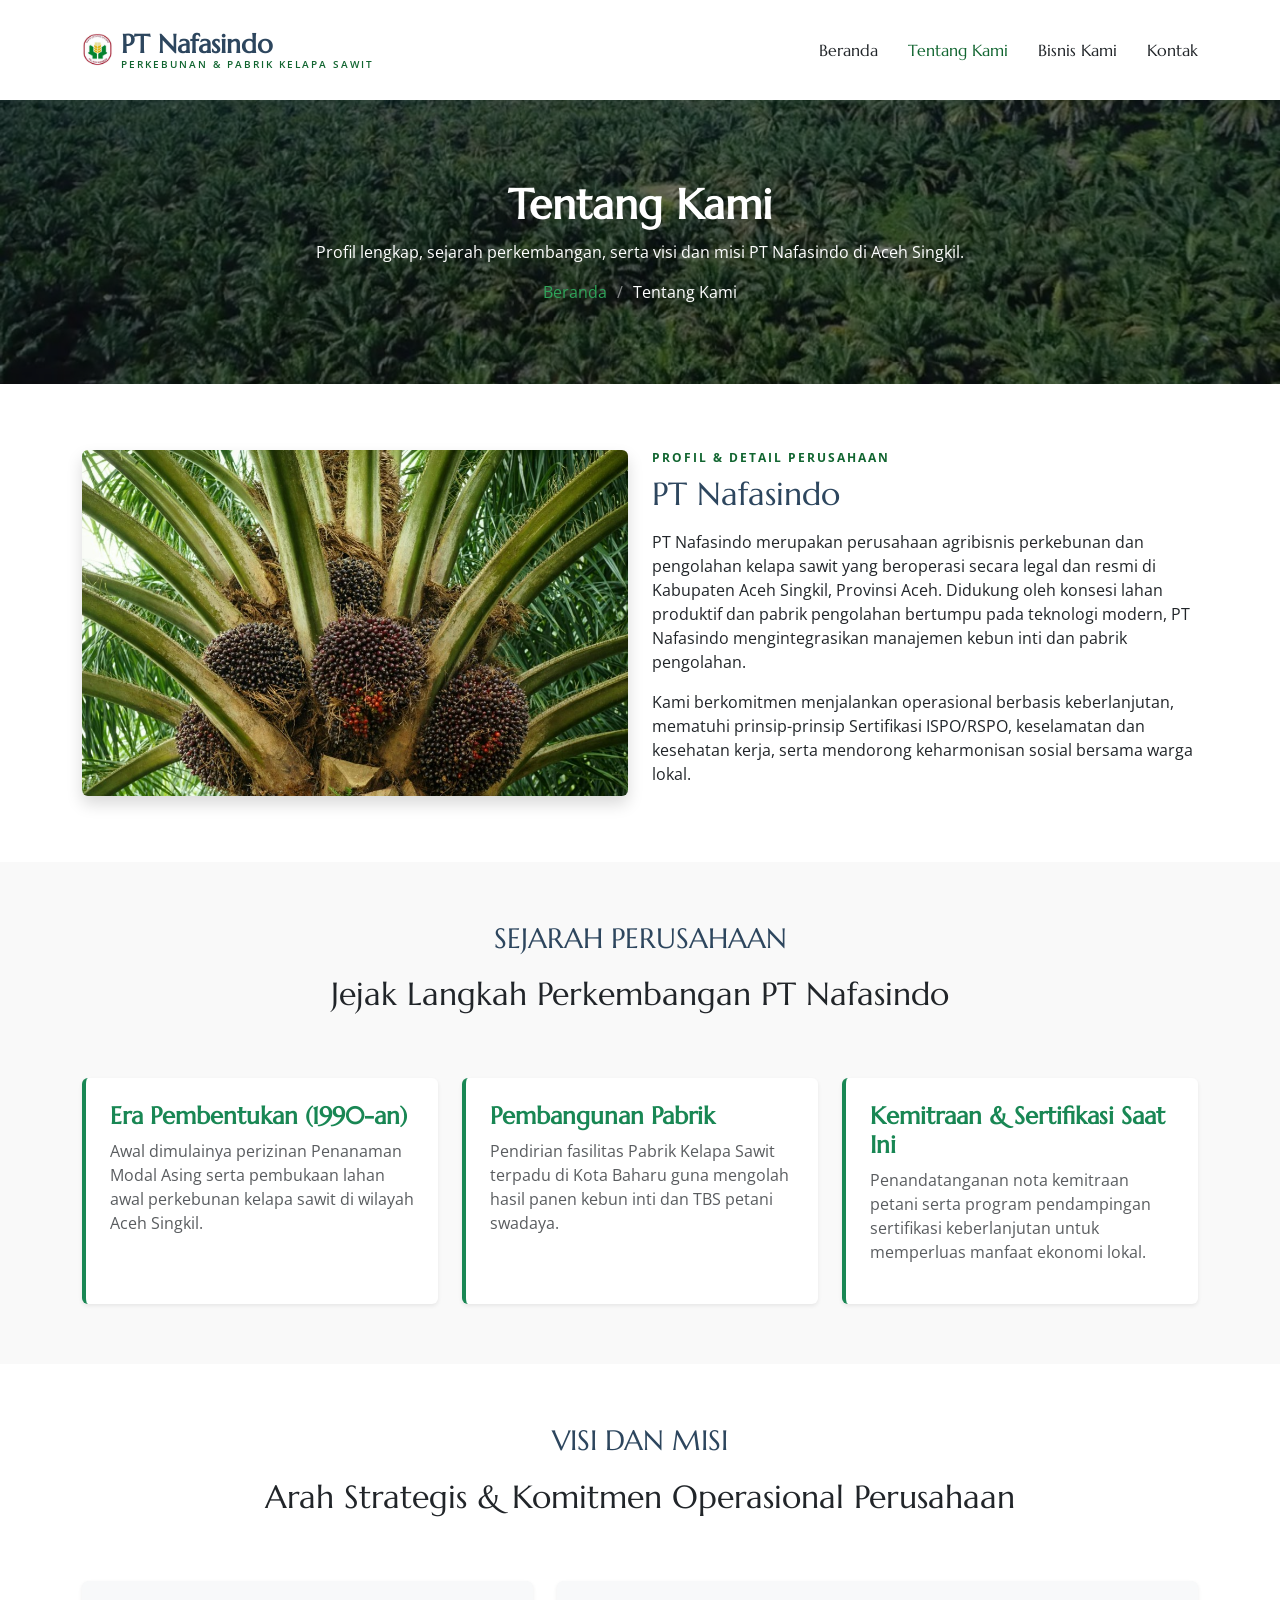
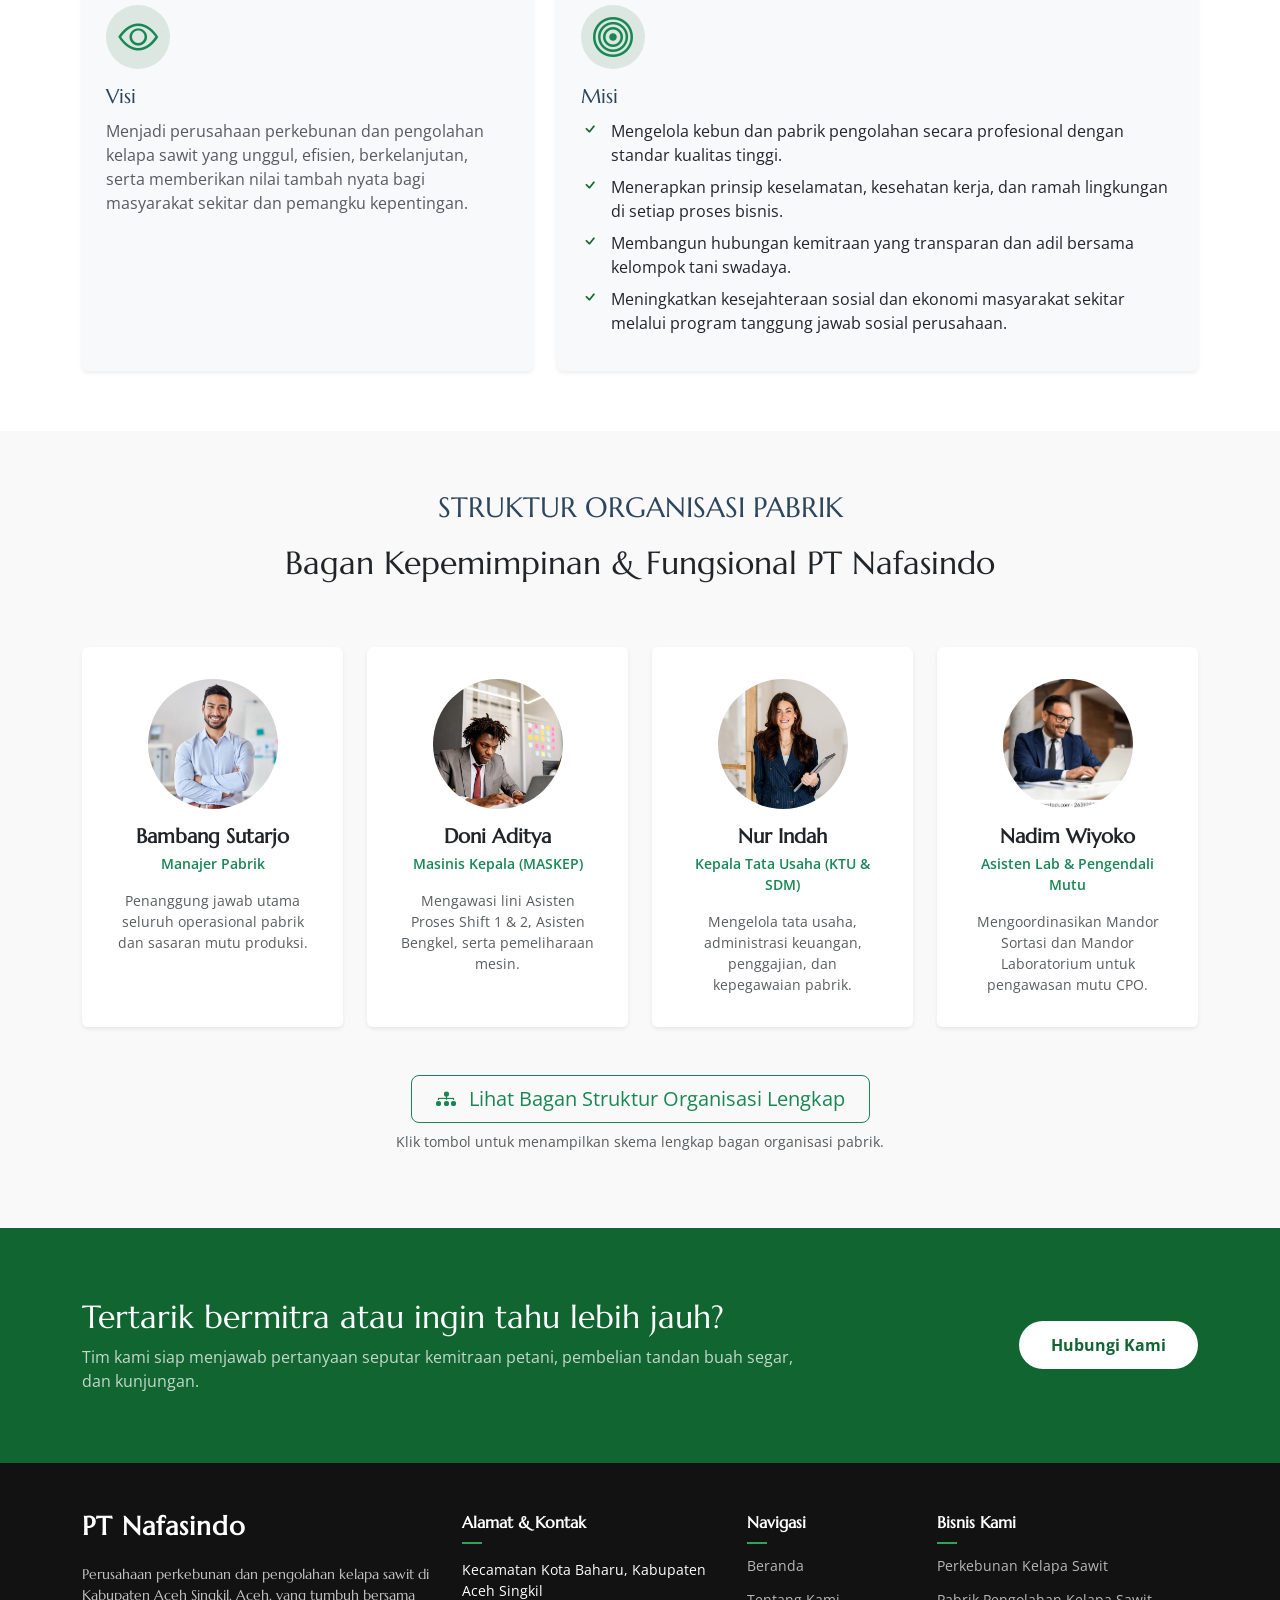
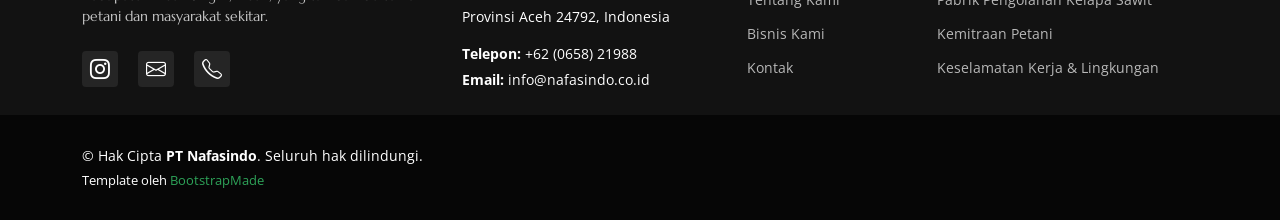
==== about.html @ 1cd4e0b7 "pindah file ke akar" ====
<!DOCTYPE html>
<html lang="id">

<head>
  <meta charset="utf-8">
  <meta content="width=device-width, initial-scale=1.0" name="viewport">
  <title>Tentang Kami - PT Nafasindo</title>
  <meta name="description" content="Profil, sejarah, visi, misi, dan struktur organisasi PT Nafasindo di Aceh Singkil.">
  <meta name="keywords" content="PT Nafasindo, Sejarah PT Nafasindo, Struktur Organisasi, kelapa sawit, Aceh Singkil">

  <link href="assets/img/favicon.png" rel="icon">
  <link href="assets/img/apple-touch-icon.png" rel="apple-touch-icon">

  <link href="https://fonts.googleapis.com" rel="preconnect">
  <link href="https://fonts.gstatic.com" rel="preconnect" crossorigin>
  <link href="https://fonts.googleapis.com/css2?family=Open+Sans:ital,wght@0,300;0,400;0,500;0,600;0,700;0,800&family=Marcellus:wght@400&display=swap" rel="stylesheet">

  <link href="assets/vendor/bootstrap/css/bootstrap.min.css" rel="stylesheet">
  <link href="assets/vendor/bootstrap-icons/bootstrap-icons.css" rel="stylesheet">
  <link href="assets/vendor/aos/aos.css" rel="stylesheet">
  <link href="assets/vendor/swiper/swiper-bundle.min.css" rel="stylesheet">
  <link href="assets/vendor/glightbox/css/glightbox.min.css" rel="stylesheet">

  <link href="assets/css/main.css" rel="stylesheet">
  <link href="assets/css/nafasindo.css" rel="stylesheet">
</head>

<body class="about-page">

  <!-- Bilah Navigasi Atas -->
  <header id="header" class="header d-flex align-items-center position-relative">
    <div class="container-fluid container-xl position-relative d-flex align-items-center justify-content-between">
      <a href="index.html" class="logo d-flex align-items-center">
        <img src="assets/img/logo perusahaan.jpg" alt="Logo PT Nafasindo" class="me-2" style="max-height: 40px;">
        <span class="sitename">PT Nafasindo<small>PERKEBUNAN &amp; PABRIK KELAPA SAWIT</small></span>
      </a>

      <nav id="navmenu" class="navmenu">
        <ul>
          <li><a href="index.html">Beranda</a></li>
          <li><a href="about.html" class="active">Tentang Kami</a></li>
          <li><a href="services.html">Bisnis Kami</a></li>
          <li><a href="contact.html">Kontak</a></li>
        </ul>
        <i class="mobile-nav-toggle d-xl-none bi bi-list"></i>
      </nav>
    </div>
  </header>

  <main class="main">

    <!-- Judul Halaman -->
    <div class="page-title dark-background" data-aos="fade" style="background-image: url(assets/img/page-title-nafasindo.jpg);">
      <div class="container position-relative">
        <h1>Tentang Kami</h1>
        <p>Profil lengkap, sejarah perkembangan, serta visi dan misi PT Nafasindo di Aceh Singkil.</p>
        <nav class="breadcrumbs">
          <ol>
            <li><a href="index.html">Beranda</a></li>
            <li class="current">Tentang Kami</li>
          </ol>
        </nav>
      </div>
    </div>

    <!-- Profil & Detail Perusahaan -->
    <section class="section">
      <div class="container">
        <div class="row gy-4 align-items-center">
          <div class="col-lg-6" data-aos="zoom-out">
            <img src="assets/img/pohon-sawit.jpg" alt="Buah sawit di pohon" class="img-fluid rounded shadow nf-photo">
          </div>
          <div class="col-lg-6" data-aos="fade-up" data-aos-delay="100">
            <span class="nf-tag">Profil &amp; Detail Perusahaan</span>
            <h2 class="content-title mb-3">PT Nafasindo</h2>
            <p class="text-justify">PT Nafasindo merupakan perusahaan agribisnis perkebunan dan pengolahan kelapa sawit yang beroperasi secara legal dan resmi di Kabupaten Aceh Singkil, Provinsi Aceh. Didukung oleh konsesi lahan produktif dan pabrik pengolahan bertumpu pada teknologi modern, PT Nafasindo mengintegrasikan manajemen kebun inti dan pabrik pengolahan.</p>
            <p class="text-justify">Kami berkomitmen menjalankan operasional berbasis keberlanjutan, mematuhi prinsip-prinsip Sertifikasi ISPO/RSPO, keselamatan dan kesehatan kerja, serta mendorong keharmonisan sosial bersama warga lokal.</p>
          </div>
        </div>
      </div>
    </section>

    <!-- Sejarah Perusahaan -->
    <section class="section light-background">
      <div class="container section-title" data-aos="fade-up">
        <h2>SEJARAH PERUSAHAAN</h2>
        <p>Jejak Langkah Perkembangan PT Nafasindo</p>
      </div>
      <div class="container" data-aos="fade-up">
        <div class="row gy-4">
          <div class="col-md-4">
            <div class="bg-white p-4 rounded shadow-sm h-100 border-start border-success border-4">
              <h4 class="fw-bold text-success">Era Pembentukan (1990-an)</h4>
              <p class="text-muted">Awal dimulainya perizinan Penanaman Modal Asing serta pembukaan lahan awal perkebunan kelapa sawit di wilayah Aceh Singkil.</p>
            </div>
          </div>
          <div class="col-md-4">
            <div class="bg-white p-4 rounded shadow-sm h-100 border-start border-success border-4">
              <h4 class="fw-bold text-success">Pembangunan Pabrik</h4>
              <p class="text-muted">Pendirian fasilitas Pabrik Kelapa Sawit terpadu di Kota Baharu guna mengolah hasil panen kebun inti dan TBS petani swadaya.</p>
            </div>
          </div>
          <div class="col-md-4">
            <div class="bg-white p-4 rounded shadow-sm h-100 border-start border-success border-4">
              <h4 class="fw-bold text-success">Kemitraan &amp; Sertifikasi Saat Ini</h4>
              <p class="text-muted">Penandatanganan nota kemitraan petani serta program pendampingan sertifikasi keberlanjutan untuk memperluas manfaat ekonomi lokal.</p>
            </div>
          </div>
        </div>
      </div>
    </section>

    <!-- Visi dan Misi -->
    <section class="section">
      <div class="container section-title" data-aos="fade-up">
        <h2>VISI DAN MISI</h2>
        <p>Arah Strategis &amp; Komitmen Operasional Perusahaan</p>
      </div>
      <div class="container">
        <div class="row gy-4">
          <div class="col-lg-5" data-aos="fade-up">
            <div class="nf-card h-100 p-4 bg-light rounded shadow-sm">
              <div class="nf-icon mb-3"><i class="bi bi-eye text-success fs-1"></i></div>
              <h3>Visi</h3>
              <p>Menjadi perusahaan perkebunan dan pengolahan kelapa sawit yang unggul, efisien, berkelanjutan, serta memberikan nilai tambah nyata bagi masyarakat sekitar dan pemangku kepentingan.</p>
            </div>
          </div>
          <div class="col-lg-7" data-aos="fade-up" data-aos-delay="100">
            <div class="nf-card h-100 p-4 bg-light rounded shadow-sm">
              <div class="nf-icon mb-3"><i class="bi bi-bullseye text-success fs-1"></i></div>
              <h3>Misi</h3>
              <ul class="list-unstyled list-check mb-0">
                <li>Mengelola kebun dan pabrik pengolahan secara profesional dengan standar kualitas tinggi.</li>
                <li>Menerapkan prinsip keselamatan, kesehatan kerja, dan ramah lingkungan di setiap proses bisnis.</li>
                <li>Membangun hubungan kemitraan yang transparan dan adil bersama kelompok tani swadaya.</li>
                <li>Meningkatkan kesejahteraan sosial dan ekonomi masyarakat sekitar melalui program tanggung jawab sosial perusahaan.</li>
              </ul>
            </div>
          </div>
        </div>
      </div>
    </section>

    <!-- Struktur Organisasi -->
    <section class="section light-background">
      <div class="container section-title" data-aos="fade-up">
        <h2>STRUKTUR ORGANISASI PABRIK</h2>
        <p>Bagan Kepemimpinan &amp; Fungsional PT Nafasindo</p>
      </div>
      <div class="container">
        <div class="row gy-4 justify-content-center">
          <div class="col-lg-3 col-md-6" data-aos="fade-up" data-aos-delay="100">
            <div class="card border-0 shadow-sm text-center p-3 h-100">
              <img src="assets/img/manajer pabrik.jpg" class="card-img-top rounded-circle mx-auto mt-3" alt="Manajer Pabrik" style="width: 130px; height: 130px; object-fit: cover;">
              <div class="card-body">
                <h5 class="card-title fw-bold mb-1">Bambang Sutarjo</h5>
                <p class="text-success small fw-semibold">Manajer Pabrik</p>
                <p class="card-text text-muted small">Penanggung jawab utama seluruh operasional pabrik dan sasaran mutu produksi.</p>
              </div>
            </div>
          </div>
          <div class="col-lg-3 col-md-6" data-aos="fade-up" data-aos-delay="200">
            <div class="card border-0 shadow-sm text-center p-3 h-100">
              <img src="assets/img/general manager.avif" class="card-img-top rounded-circle mx-auto mt-3" alt="Masinis Kepala" style="width: 130px; height: 130px; object-fit: cover;">
              <div class="card-body">
                <h5 class="card-title fw-bold mb-1">Doni Aditya</h5>
                <p class="text-success small fw-semibold">Masinis Kepala (MASKEP)</p>
                <p class="card-text text-muted small">Mengawasi lini Asisten Proses Shift 1 &amp; 2, Asisten Bengkel, serta pemeliharaan mesin.</p>
              </div>
            </div>
          </div>
          <div class="col-lg-3 col-md-6" data-aos="fade-up" data-aos-delay="300">
            <div class="card border-0 shadow-sm text-center p-3 h-100">
              <img src="assets/img/manajer humas.jpg" class="card-img-top rounded-circle mx-auto mt-3" alt="Kepala Tata Usaha" style="width: 130px; height: 130px; object-fit: cover;">
              <div class="card-body">
                <h5 class="card-title fw-bold mb-1">Nur Indah</h5>
                <p class="text-success small fw-semibold">Kepala Tata Usaha (KTU &amp; SDM)</p>
                <p class="card-text text-muted small">Mengelola tata usaha, administrasi keuangan, penggajian, dan kepegawaian pabrik.</p>
              </div>
            </div>
          </div>
          <div class="col-lg-3 col-md-6" data-aos="fade-up" data-aos-delay="400">
            <div class="card border-0 shadow-sm text-center p-3 h-100">
              <img src="assets/img/direktur.webp" class="card-img-top rounded-circle mx-auto mt-3" alt="Asisten Lab" style="width: 130px; height: 130px; object-fit: cover;">
              <div class="card-body">
                <h5 class="card-title fw-bold mb-1">Nadim Wiyoko</h5>
                <p class="text-success small fw-semibold">Asisten Lab &amp; Pengendali Mutu</p>
                <p class="card-text text-muted small">Mengoordinasikan Mandor Sortasi dan Mandor Laboratorium untuk pengawasan mutu CPO.</p>
              </div>
            </div>
          </div>
        </div>

        <!-- Tautan Bagan Organisasi Pop-up -->
        <div class="row mt-5">
          <div class="col-12 text-center" data-aos="fade-up">
            <a href="assets/img/bagan nafasindo.png" class="btn btn-outline-success btn-lg px-4 glightbox" data-gallery="bagan-about" title="Bagan Struktur Organisasi Pabrik PT Nafasindo">
              <i class="bi bi-diagram-3-fill me-2"></i> Lihat Bagan Struktur Organisasi Lengkap
            </a>
            <p class="text-muted small mt-2">Klik tombol untuk menampilkan skema lengkap bagan organisasi pabrik.</p>
          </div>
        </div>

      </div>
    </section>

    <!-- Spanduk Imbauan / Kontak -->
    <section class="nf-band">
      <div class="container">
        <div class="row align-items-center gy-3">
          <div class="col-lg-8" data-aos="fade-up">
            <h2>Tertarik bermitra atau ingin tahu lebih jauh?</h2>
            <p class="mb-0 opacity-75">Tim kami siap menjawab pertanyaan seputar kemitraan petani, pembelian tandan buah segar, dan kunjungan.</p>
          </div>
          <div class="col-lg-4 text-lg-end" data-aos="fade-up" data-aos-delay="100">
            <a href="contact.html" class="btn-band">Hubungi Kami</a>
          </div>
        </div>
      </div>
    </section>

  </main>

  <!-- Catatan Bawah / Footer -->
  <footer id="footer" class="footer dark-background">
    <div class="footer-top">
      <div class="container">
        <div class="row gy-4">
          <div class="col-lg-4 col-md-12 footer-about">
            <a href="index.html" class="logo d-flex align-items-center">
              <span class="sitename">PT Nafasindo</span>
            </a>
            <p class="mt-3 opacity-75">Perusahaan perkebunan dan pengolahan kelapa sawit di Kabupaten Aceh Singkil, Aceh, yang tumbuh bersama petani dan masyarakat sekitar.</p>
            <div class="social-links d-flex mt-4 gap-3">
              <a href="https://instagram.com/infoupnyk" target="_blank" class="text-white fs-5" title="Instagram @infoupnyk"><i class="bi bi-instagram"></i></a>
              <a href="mailto:info@nafasindo.co.id" class="text-white fs-5" title="Email Perusahaan"><i class="bi bi-envelope"></i></a>
              <a href="tel:+6265821988" class="text-white fs-5" title="Telepon Perusahaan"><i class="bi bi-telephone"></i></a>
            </div>
          </div>

          <div class="col-lg-3 col-md-6 footer-contact">
            <h4>Alamat &amp; Kontak</h4>
            <p>Kecamatan Kota Baharu, Kabupaten Aceh Singkil</p>
            <p>Provinsi Aceh 24792, Indonesia</p>
            <p class="mt-3"><strong>Telepon:</strong> <span>+62 (0658) 21988</span></p>
            <p><strong>Email:</strong> <span>info@nafasindo.co.id</span></p>
          </div>

          <div class="col-lg-2 col-md-6 footer-links">
            <h4>Navigasi</h4>
            <ul>
              <li><a href="index.html">Beranda</a></li>
              <li><a href="about.html">Tentang Kami</a></li>
              <li><a href="services.html">Bisnis Kami</a></li>
              <li><a href="contact.html">Kontak</a></li>
            </ul>
          </div>

          <div class="col-lg-3 col-md-6 footer-links">
            <h4>Bisnis Kami</h4>
            <ul>
              <li><a href="services.html#perkebunan">Perkebunan Kelapa Sawit</a></li>
              <li><a href="services.html#pabrik">Pabrik Pengolahan Kelapa Sawit</a></li>
              <li><a href="services.html#kemitraan">Kemitraan Petani</a></li>
              <li><a href="services.html#k3">Keselamatan Kerja &amp; Lingkungan</a></li>
            </ul>
          </div>
        </div>
      </div>
    </div>

    <div class="copyright text-center">
      <div class="container d-flex flex-column flex-lg-row justify-content-center justify-content-lg-between align-items-center">
        <div class="d-flex flex-column align-items-center align-items-lg-start">
          <div>© Hak Cipta <strong><span>PT Nafasindo</span></strong>. Seluruh hak dilindungi.</div>
          <div class="credits">
            Template oleh <a href="https://bootstrapmade.com/">BootstrapMade</a>
          </div>
        </div>
      </div>
    </div>
  </footer>

  <a href="#" id="scroll-top" class="scroll-top d-flex align-items-center justify-content-center"><i class="bi bi-arrow-up-short"></i></a>
  <div id="preloader"></div>

  <script src="assets/vendor/bootstrap/js/bootstrap.bundle.min.js"></script>
  <script src="assets/vendor/aos/aos.js"></script>
  <script src="assets/vendor/swiper/swiper-bundle.min.js"></script>
  <script src="assets/vendor/glightbox/js/glightbox.min.js"></script>
  <script src="assets/js/main.js"></script>

</body>

</html>
---- assets/css/main.css ----
/**
* Template Name: AgriCulture
* Template URL: https://bootstrapmade.com/agriculture-bootstrap-website-template/
* Updated: Aug 07 2024 with Bootstrap v5.3.3
* Author: BootstrapMade.com
* License: https://bootstrapmade.com/license/
*/

/*--------------------------------------------------------------
# Font & Color Variables
# Help: https://bootstrapmade.com/color-system/
--------------------------------------------------------------*/
/* Fonts */
:root {
  --default-font: "Open Sans",  system-ui, -apple-system, "Segoe UI", Roboto, "Helvetica Neue", Arial, "Noto Sans", "Liberation Sans", sans-serif, "Apple Color Emoji", "Segoe UI Emoji", "Segoe UI Symbol", "Noto Color Emoji";
  --heading-font: "Marcellus",  sans-serif;
  --nav-font: "Marcellus",  sans-serif;
}

/* Global Colors - The following color variables are used throughout the website. Updating them here will change the color scheme of the entire website */
:root { 
  --background-color: #ffffff; /* Background color for the entire website, including individual sections */
  --default-color: #212529; /* Default color used for the majority of the text content across the entire website */
  --heading-color: #2d465e; /* Color for headings, subheadings and title throughout the website */
  --accent-color: #116530; /* Accent color that represents your brand on the website. It's used for buttons, links, and other elements that need to stand out */
  --surface-color: #ffffff; /* The surface color is used as a background of boxed elements within sections, such as cards, icon boxes, or other elements that require a visual separation from the global background. */
  --contrast-color: #ffffff; /* Contrast color for text, ensuring readability against backgrounds of accent, heading, or default colors. */
}

/* Nav Menu Colors - The following color variables are used specifically for the navigation menu. They are separate from the global colors to allow for more customization options */
:root {
  --nav-color: #212529;  /* The default color of the main navmenu links */
  --nav-hover-color: #116530; /* Applied to main navmenu links when they are hovered over or active */
  --nav-mobile-background-color: #ffffff; /* Used as the background color for mobile navigation menu */
  --nav-dropdown-background-color: #ffffff; /* Used as the background color for dropdown items that appear when hovering over primary navigation items */
  --nav-dropdown-color: #212529; /* Used for navigation links of the dropdown items in the navigation menu. */
  --nav-dropdown-hover-color: #116530; /* Similar to --nav-hover-color, this color is applied to dropdown navigation links when they are hovered over. */
}

/* Color Presets - These classes override global colors when applied to any section or element, providing reuse of the sam color scheme. */

.light-background {
  --background-color: #f9f9f9;
  --surface-color: #ffffff;
}

.dark-background {
  --background-color: #060606;
  --default-color: #ffffff;
  --heading-color: #ffffff;
  --accent-color: #2ea359;
  --surface-color: #252525;
  --contrast-color: #ffffff;
}

/* Smooth scroll */
:root {
  scroll-behavior: smooth;
}

/*--------------------------------------------------------------
# General Styling & Shared Classes
--------------------------------------------------------------*/
body {
  color: var(--default-color);
  background-color: var(--background-color);
  font-family: var(--default-font);
}

a {
  color: var(--accent-color);
  text-decoration: none;
  transition: 0.3s;
}

a:hover {
  color: color-mix(in srgb, var(--accent-color), transparent 25%);
  text-decoration: none;
}

h1,
h2,
h3,
h4,
h5,
h6 {
  color: var(--heading-color);
  font-family: var(--heading-font);
}

/* PHP Email Form Messages
------------------------------*/
.php-email-form .error-message {
  display: none;
  background: #df1529;
  color: #ffffff;
  text-align: left;
  padding: 15px;
  margin-bottom: 24px;
  font-weight: 600;
}

.php-email-form .sent-message {
  display: none;
  color: #ffffff;
  background: #059652;
  text-align: center;
  padding: 15px;
  margin-bottom: 24px;
  font-weight: 600;
}

.php-email-form .loading {
  display: none;
  background: var(--surface-color);
  text-align: center;
  padding: 15px;
  margin-bottom: 24px;
}

.php-email-form .loading:before {
  content: "";
  display: inline-block;
  border-radius: 50%;
  width: 24px;
  height: 24px;
  margin: 0 10px -6px 0;
  border: 3px solid var(--accent-color);
  border-top-color: var(--surface-color);
  animation: php-email-form-loading 1s linear infinite;
}

@keyframes php-email-form-loading {
  0% {
    transform: rotate(0deg);
  }

  100% {
    transform: rotate(360deg);
  }
}

/* Pulsating Play Button
------------------------------*/
.pulsating-play-btn {
  width: 94px;
  height: 94px;
  background: radial-gradient(var(--accent-color) 50%, color-mix(in srgb, var(--accent-color), transparent 75%) 52%);
  border-radius: 50%;
  display: block;
  position: relative;
  overflow: hidden;
}

.pulsating-play-btn:before {
  content: "";
  position: absolute;
  width: 120px;
  height: 120px;
  animation-delay: 0s;
  animation: pulsate-play-btn 2s;
  animation-direction: forwards;
  animation-iteration-count: infinite;
  animation-timing-function: steps;
  opacity: 1;
  border-radius: 50%;
  border: 5px solid color-mix(in srgb, var(--accent-color), transparent 30%);
  top: -15%;
  left: -15%;
  background: rgba(198, 16, 0, 0);
}

.pulsating-play-btn:after {
  content: "";
  position: absolute;
  left: 50%;
  top: 50%;
  transform: translateX(-40%) translateY(-50%);
  width: 0;
  height: 0;
  border-top: 10px solid transparent;
  border-bottom: 10px solid transparent;
  border-left: 15px solid #fff;
  z-index: 100;
  transition: all 400ms cubic-bezier(0.55, 0.055, 0.675, 0.19);
}

.pulsating-play-btn:hover:before {
  content: "";
  position: absolute;
  left: 50%;
  top: 50%;
  transform: translateX(-40%) translateY(-50%);
  width: 0;
  height: 0;
  border: none;
  border-top: 10px solid transparent;
  border-bottom: 10px solid transparent;
  border-left: 15px solid #fff;
  z-index: 200;
  animation: none;
  border-radius: 0;
}

.pulsating-play-btn:hover:after {
  border-left: 15px solid var(--accent-color);
  transform: scale(20);
}

@keyframes pulsate-play-btn {
  0% {
    transform: scale(0.6, 0.6);
    opacity: 1;
  }

  100% {
    transform: scale(1, 1);
    opacity: 0;
  }
}

/*--------------------------------------------------------------
# Global Header
--------------------------------------------------------------*/
.header {
  color: var(--default-color);
  background-color: var(--background-color);
  padding: 20px 0;
  transition: all 0.5s;
  z-index: 997;
}

.header .logo {
  line-height: 1;
}

.header .logo img {
  max-height: 32px;
  margin-right: 8px;
}

.header .logo h1 {
  font-size: 30px;
  margin: 0;
  font-weight: 700;
  color: var(--heading-color);
}

.scrolled .header {
  box-shadow: 0px 0 18px color-mix(in srgb, var(--default-color), transparent 85%);
}

/*--------------------------------------------------------------
# Navigation Menu
--------------------------------------------------------------*/
/* Navmenu - Desktop */
@media (min-width: 1200px) {
  .navmenu {
    padding: 0;
  }

  .navmenu ul {
    margin: 0;
    padding: 0;
    display: flex;
    list-style: none;
    align-items: center;
  }

  .navmenu li {
    position: relative;
  }

  .navmenu a,
  .navmenu a:focus {
    color: var(--nav-color);
    padding: 18px 15px;
    font-size: 16px;
    font-family: var(--nav-font);
    font-weight: 400;
    display: flex;
    align-items: center;
    justify-content: space-between;
    white-space: nowrap;
    transition: 0.3s;
  }

  .navmenu a i,
  .navmenu a:focus i {
    font-size: 12px;
    line-height: 0;
    margin-left: 5px;
    transition: 0.3s;
  }

  .navmenu li:last-child a {
    padding-right: 0;
  }

  .navmenu li:hover>a,
  .navmenu .active,
  .navmenu .active:focus {
    color: var(--nav-hover-color);
  }

  .navmenu .dropdown ul {
    margin: 0;
    padding: 10px 0;
    background: var(--nav-dropdown-background-color);
    display: block;
    position: absolute;
    visibility: hidden;
    left: 14px;
    top: 130%;
    opacity: 0;
    transition: 0.3s;
    border-radius: 4px;
    z-index: 99;
    box-shadow: 0px 0px 30px color-mix(in srgb, var(--default-color), transparent 85%);
  }

  .navmenu .dropdown ul li {
    min-width: 200px;
  }

  .navmenu .dropdown ul a {
    padding: 10px 20px;
    font-size: 15px;
    text-transform: none;
    color: var(--nav-dropdown-color);
  }

  .navmenu .dropdown ul a i {
    font-size: 12px;
  }

  .navmenu .dropdown ul a:hover,
  .navmenu .dropdown ul .active:hover,
  .navmenu .dropdown ul li:hover>a {
    color: var(--nav-dropdown-hover-color);
  }

  .navmenu .dropdown:hover>ul {
    opacity: 1;
    top: 100%;
    visibility: visible;
  }

  .navmenu .dropdown .dropdown ul {
    top: 0;
    left: -90%;
    visibility: hidden;
  }

  .navmenu .dropdown .dropdown:hover>ul {
    opacity: 1;
    top: 0;
    left: -100%;
    visibility: visible;
  }
}

/* Navmenu - Mobile */
@media (max-width: 1199px) {
  .mobile-nav-toggle {
    color: var(--nav-color);
    font-size: 28px;
    line-height: 0;
    margin-right: 10px;
    cursor: pointer;
    transition: color 0.3s;
  }

  .navmenu {
    padding: 0;
    z-index: 9997;
  }

  .navmenu ul {
    display: none;
    list-style: none;
    position: absolute;
    inset: 60px 20px 20px 20px;
    padding: 10px 0;
    margin: 0;
    border-radius: 6px;
    background-color: var(--nav-mobile-background-color);
    overflow-y: auto;
    transition: 0.3s;
    z-index: 9998;
    box-shadow: 0px 0px 30px color-mix(in srgb, var(--default-color), transparent 90%);
  }

  .navmenu a,
  .navmenu a:focus {
    color: var(--nav-dropdown-color);
    padding: 10px 20px;
    font-family: var(--nav-font);
    font-size: 17px;
    font-weight: 500;
    display: flex;
    align-items: center;
    justify-content: space-between;
    white-space: nowrap;
    transition: 0.3s;
  }

  .navmenu a i,
  .navmenu a:focus i {
    font-size: 12px;
    line-height: 0;
    margin-left: 5px;
    width: 30px;
    height: 30px;
    display: flex;
    align-items: center;
    justify-content: center;
    border-radius: 50%;
    transition: 0.3s;
    background-color: color-mix(in srgb, var(--accent-color), transparent 90%);
  }

  .navmenu a i:hover,
  .navmenu a:focus i:hover {
    background-color: var(--accent-color);
    color: var(--contrast-color);
  }

  .navmenu a:hover,
  .navmenu .active,
  .navmenu .active:focus {
    color: var(--nav-dropdown-hover-color);
  }

  .navmenu .active i,
  .navmenu .active:focus i {
    background-color: var(--accent-color);
    color: var(--contrast-color);
    transform: rotate(180deg);
  }

  .navmenu .dropdown ul {
    position: static;
    display: none;
    z-index: 99;
    padding: 10px 0;
    margin: 10px 20px;
    background-color: var(--nav-dropdown-background-color);
    border: 1px solid color-mix(in srgb, var(--default-color), transparent 90%);
    box-shadow: none;
    transition: all 0.5s ease-in-out;
  }

  .navmenu .dropdown ul ul {
    background-color: rgba(33, 37, 41, 0.1);
  }

  .navmenu .dropdown>.dropdown-active {
    display: block;
    background-color: rgba(33, 37, 41, 0.03);
  }

  .mobile-nav-active {
    overflow: hidden;
  }

  .mobile-nav-active .mobile-nav-toggle {
    color: #fff;
    position: absolute;
    font-size: 32px;
    top: 15px;
    right: 15px;
    margin-right: 0;
    z-index: 9999;
  }

  .mobile-nav-active .navmenu {
    position: fixed;
    overflow: hidden;
    inset: 0;
    background: rgba(33, 37, 41, 0.8);
    transition: 0.3s;
  }

  .mobile-nav-active .navmenu>ul {
    display: block;
  }
}

/*--------------------------------------------------------------
# Global Footer
--------------------------------------------------------------*/
.footer {
  color: var(--default-color);
  background-color: var(--background-color);
  font-size: 14px;
  position: relative;
}

.footer .footer-top {
  background-color: color-mix(in srgb, var(--background-color), white 5%);
  padding-top: 50px;
}

.footer .footer-about .logo {
  line-height: 1;
  margin-bottom: 25px;
}

.footer .footer-about .logo img {
  max-height: 40px;
  margin-right: 6px;
}

.footer .footer-about .logo span {
  color: var(--heading-color);
  font-family: var(--heading-font);
  font-size: 26px;
  font-weight: 700;
  letter-spacing: 1px;
}

.footer .footer-about p {
  font-size: 14px;
  font-family: var(--heading-font);
}

.footer h4 {
  font-size: 16px;
  font-weight: 600;
  position: relative;
  padding-bottom: 12px;
  margin-bottom: 15px;
}

.footer h4::after {
  content: "";
  position: absolute;
  display: block;
  width: 20px;
  height: 2px;
  background: var(--accent-color);
  bottom: 0;
  left: 0;
}

.footer .footer-links {
  margin-bottom: 30px;
}

.footer .footer-links ul {
  list-style: none;
  padding: 0;
  margin: 0;
}

.footer .footer-links ul i {
  padding-right: 2px;
  font-size: 12px;
  line-height: 0;
}

.footer .footer-links ul li {
  padding: 10px 0;
  display: flex;
  align-items: center;
}

.footer .footer-links ul li:first-child {
  padding-top: 0;
}

.footer .footer-links ul a {
  color: color-mix(in srgb, var(--default-color), transparent 30%);
  display: inline-block;
  line-height: 1;
}

.footer .footer-links ul a:hover {
  color: var(--accent-color);
}

.footer .footer-contact p {
  margin-bottom: 5px;
}

.footer .copyright {
  padding: 30px 0;
}

.footer .copyright p {
  margin-bottom: 0;
}

.footer .credits {
  margin-top: 5px;
  font-size: 13px;
}

.footer .social-links a {
  font-size: 18px;
  display: inline-block;
  background: color-mix(in srgb, var(--default-color), transparent 92%);
  color: var(--accent-color);
  line-height: 1;
  padding: 8px 0;
  margin-right: 4px;
  border-radius: 4px;
  text-align: center;
  width: 36px;
  height: 36px;
  transition: 0.3s;
}

.footer .social-links a:hover {
  color: var(--contrast-color);
  background: var(--accent-color);
  text-decoration: none;
}

/*--------------------------------------------------------------
# Preloader
--------------------------------------------------------------*/
#preloader {
  position: fixed;
  inset: 0;
  z-index: 999999;
  overflow: hidden;
  background: var(--background-color);
  transition: all 0.6s ease-out;
}

#preloader:before {
  content: "";
  position: fixed;
  top: calc(50% - 30px);
  left: calc(50% - 30px);
  border: 6px solid #ffffff;
  border-color: var(--accent-color) transparent var(--accent-color) transparent;
  border-radius: 50%;
  width: 60px;
  height: 60px;
  animation: animate-preloader 1.5s linear infinite;
}

@keyframes animate-preloader {
  0% {
    transform: rotate(0deg);
  }

  100% {
    transform: rotate(360deg);
  }
}

/*--------------------------------------------------------------
# Scroll Top Button
--------------------------------------------------------------*/
.scroll-top {
  position: fixed;
  visibility: hidden;
  opacity: 0;
  right: 15px;
  bottom: 15px;
  z-index: 99999;
  background-color: var(--accent-color);
  width: 40px;
  height: 40px;
  border-radius: 4px;
  transition: all 0.4s;
}

.scroll-top i {
  font-size: 24px;
  color: var(--contrast-color);
  line-height: 0;
}

.scroll-top:hover {
  background-color: color-mix(in srgb, var(--accent-color), transparent 20%);
  color: var(--contrast-color);
}

.scroll-top.active {
  visibility: visible;
  opacity: 1;
}

/*--------------------------------------------------------------
# Disable aos animation delay on mobile devices
--------------------------------------------------------------*/
@media screen and (max-width: 768px) {
  [data-aos-delay] {
    transition-delay: 0 !important;
  }
}

/*--------------------------------------------------------------
# Global Page Titles & Breadcrumbs
--------------------------------------------------------------*/
.page-title {
  color: var(--default-color);
  background-color: var(--background-color);
  background-size: cover;
  background-position: center;
  background-repeat: no-repeat;
  padding: 80px 0;
  text-align: center;
  position: relative;
}

.page-title:before {
  content: "";
  background-color: color-mix(in srgb, var(--background-color), transparent 50%);
  position: absolute;
  inset: 0;
}

.page-title h1 {
  font-size: 42px;
  font-weight: 700;
  margin-bottom: 10px;
}

.page-title .breadcrumbs ol {
  display: flex;
  flex-wrap: wrap;
  list-style: none;
  justify-content: center;
  padding: 0;
  margin: 0;
  font-size: 16px;
  font-weight: 400;
}

.page-title .breadcrumbs ol li+li {
  padding-left: 10px;
}

.page-title .breadcrumbs ol li+li::before {
  content: "/";
  display: inline-block;
  padding-right: 10px;
  color: color-mix(in srgb, var(--default-color), transparent 50%);
}

/*--------------------------------------------------------------
# Global Sections
--------------------------------------------------------------*/
section,
.section {
  color: var(--default-color);
  background-color: var(--background-color);
  padding: 60px 0;
  scroll-margin-top: 100px;
  overflow: clip;
}

@media (max-width: 1199px) {

  section,
  .section {
    scroll-margin-top: 66px;
  }
}

/*--------------------------------------------------------------
# Global Section Titles
--------------------------------------------------------------*/
.section-title {
  text-align: center;
  padding-bottom: 60px;
  position: relative;
}

.section-title h2 {
  font-size: 28px;
  font-weight: 500;
  margin-bottom: 15px;
}

.section-title p {
  margin-bottom: 0;
  font-family: var(--heading-font);
  font-size: 32px;
}

/*--------------------------------------------------------------
# Hero Section
--------------------------------------------------------------*/
.hero {
  padding: 0;
}

.hero .carousel {
  width: 100%;
  min-height: calc(100vh - 100px);
  padding: 0;
  margin: 0;
  background-color: var(--background-color);
  position: relative;
}

.hero img {
  position: absolute;
  inset: 0;
  display: block;
  width: 100%;
  height: 100%;
  object-fit: cover;
  z-index: 1;
}

.hero .carousel-item {
  position: absolute;
  inset: 0;
  background-size: cover;
  background-position: center;
  background-repeat: no-repeat;
  overflow: hidden;
}

.hero .carousel-item:before {
  content: "";
  background: color-mix(in srgb, var(--background-color), transparent 60%);
  position: absolute;
  inset: 0;
  z-index: 2;
}

.hero .carousel-container {
  position: absolute;
  inset: 90px 64px 64px 64px;
  display: flex;
  justify-content: center;
  align-items: center;
  flex-direction: column;
  z-index: 3;
}

.hero h2 {
  margin-bottom: 30px;
  font-size: 48px;
  font-weight: 700;
  animation: fadeInDown 1s both;
}

@media (max-width: 768px) {
  .hero h2 {
    font-size: 30px;
  }
}

.hero p {
  animation: fadeInDown 1s both 0.2s;
}

@media (min-width: 1024px) {

  .hero h2,
  .hero p {
    max-width: 60%;
  }
}

.hero .btn-get-started {
  color: var(--contrast-color);
  background: var(--accent-color);
  font-family: var(--heading-font);
  font-weight: 500;
  font-size: 15px;
  letter-spacing: 1px;
  display: inline-block;
  padding: 8px 32px;
  border-radius: 50px;
  transition: 0.5s;
  margin: 10px;
  animation: fadeInUp 1s both 0.4s;
}

.hero .btn-get-started:hover {
  background: color-mix(in srgb, var(--accent-color), transparent 20%);
}

.hero .carousel-control-prev,
.hero .carousel-control-next {
  width: 10%;
  transition: 0.3s;
  opacity: 0.5;
}

.hero .carousel-control-prev:focus,
.hero .carousel-control-next:focus {
  opacity: 0.5;
}

.hero .carousel-control-prev:hover,
.hero .carousel-control-next:hover {
  opacity: 0.9;
}

@media (min-width: 1024px) {

  .hero .carousel-control-prev,
  .hero .carousel-control-next {
    width: 5%;
  }
}

.hero .carousel-control-next-icon,
.hero .carousel-control-prev-icon {
  background: none;
  font-size: 32px;
  line-height: 1;
}

.hero .carousel-indicators {
  list-style: none;
}

.hero .carousel-indicators li {
  cursor: pointer;
}

@keyframes fadeInUp {
  from {
    opacity: 0;
    transform: translate3d(0, 100%, 0);
  }

  to {
    opacity: 1;
    transform: translate3d(0, 0, 0);
  }
}

@keyframes fadeInDown {
  from {
    opacity: 0;
    transform: translate3d(0, -100%, 0);
  }

  to {
    opacity: 1;
    transform: translate3d(0, 0, 0);
  }
}

/*--------------------------------------------------------------
# Services Section
--------------------------------------------------------------*/
.services .section-title h2 {
  color: var(--accent-color);
  font-size: 20px;
}

.services .content .service-item {
  background-color: var(--surface-color);
  padding: 20px 30px;
  border-top: 1px solid color-mix(in srgb, var(--default-color), transparent 90%);
  border-left: 1px solid color-mix(in srgb, var(--default-color), transparent 90%);
  position: relative;
}

.services .content .service-item .number {
  position: absolute;
  right: 10px;
  top: 10px;
  font-weight: 400;
  color: color-mix(in srgb, var(--default-color), transparent 80%);
}

.services .content .service-item .service-item-icon {
  position: relative;
  margin-bottom: 20px;
  color: var(--accent-color);
}

.services .content .service-item .service-item-icon img {
  width: 50px;
}

.services .content .service-item .service-item-icon:before {
  position: absolute;
  content: "";
  transform: rotate(45deg);
  z-index: -1;
  left: -20px;
  border-top: 40px solid transparent;
  border-bottom: 40px solid transparent;
  border-right: 40px solid var(--accent-color);
  display: none;
}

.services .content .service-item .service-item-icon>span {
  color: var(--default-color);
  font-size: 4rem;
}

.services .content .service-item .service-item-content .service-heading {
  font-size: 20px;
  color: var(--default-color);
  font-weight: 400;
}

.services .content .service-item .service-item-content p {
  font-size: 15px;
}

@media (min-width: 769px) {
  .services .content [class^=col-]:nth-child(4n+4) .service-item {
    border-right: 1px solid color-mix(in srgb, var(--default-color), transparent 90%);
  }

  .services .content [class^=col-]:nth-last-child(-n+4) .service-item {
    border-bottom: 1px solid color-mix(in srgb, var(--default-color), transparent 90%);
  }
}

@media (max-width: 768px) {
  .services .content [class^=col-]:nth-child(2n+2) .service-item {
    border-right: 1px solid color-mix(in srgb, var(--default-color), transparent 90%);
  }

  .services .content [class^=col-]:last-child .service-item,
  .services .content [class^=col-]:nth-last-child(2) .service-item {
    border-bottom: 1px solid color-mix(in srgb, var(--default-color), transparent 90%);
  }
}

@media (max-width: 576px) {
  .services .content [class^=col-] .service-item {
    border: 1px solid color-mix(in srgb, var(--default-color), transparent 90%);
    margin-bottom: 10px;
  }
}

/*--------------------------------------------------------------
# About Section
--------------------------------------------------------------*/
.about .section-title {
  margin-bottom: 60px;
}

.about .content {
  background: var(--accent-color);
  color: var(--contrast-color);
  padding: 7rem 0;
}

.about .content .img-overlap {
  margin-top: -150px;
}

.about p {
  color: var(--contrast-color);
}

.about .content-title {
  color: var(--contrast-color);
  font-weight: 300;
  text-align: left;
}

.about .content-title strong {
  font-weight: 700;
}

.about .content-subtitle {
  font-weight: 300;
  color: var(--contrast-color);
  text-transform: uppercase;
  font-size: 1.3rem;
}

/*--------------------------------------------------------------
# Services 2 Section
--------------------------------------------------------------*/
.services-2 {
  overflow: visible;
  margin-bottom: 200px;
}

.services-2 .section-title {
  text-align: left;
}

.services-2 .section-title h2 {
  color: color-mix(in srgb, var(--contrast-color), transparent 50%);
  text-transform: uppercase;
  font-size: 20px;
}

.services-2 .section-title p {
  color: var(--contrast-color);
}

.services-2 .services-carousel-wrap {
  position: relative;
  margin-bottom: -200px;
}

.services-2 .swiper-wrapper {
  height: auto;
}

.services-2 .service-item {
  position: relative;
  overflow: hidden;
}

.services-2 .service-item:before {
  content: "";
  background-color: color-mix(in srgb, var(--background-color), transparent 50%);
  top: 0;
  left: 0;
  right: 0;
  bottom: 0;
  position: absolute;
  opacity: 0;
  visibility: hidden;
  z-index: 1;
  transition: 0.3s all ease;
}

.services-2 .service-item img {
  transition: 0.5s all ease;
  transform: scale(1);
}

.services-2 .service-item .service-item-contents {
  z-index: 9;
  position: absolute;
  bottom: 20px;
  left: 20px;
  right: 20px;
  transition: 0.3s all ease;
  transform: translateY(100%);
  opacity: 0;
  visibility: hidden;
}

.services-2 .service-item .service-item-contents .service-item-category {
  color: var(--accent-color);
  text-transform: uppercase;
}

.services-2 .service-item .service-item-contents .service-item-title {
  color: var(--contrast-color);
  margin-bottom: 0;
}

.services-2 .service-item:hover:before {
  opacity: 1;
  visibility: visible;
}

.services-2 .service-item:hover .service-item-contents {
  transform: translateY(0%);
  opacity: 1;
  visibility: visible;
}

.services-2 .service-item:hover img {
  transform: scale(1.2);
}

.services-2 .navigation-prev,
.services-2 .navigation-next {
  position: absolute;
  top: 50%;
  transform: translateY(-50%);
  z-index: 9;
  width: 46px;
  height: 46px;
  background: var(--contrast-color);
  background-color: none;
  border: none;
  transition: 0.3s all ease;
}

.services-2 .navigation-prev i,
.services-2 .navigation-next i {
  font-size: 2rem;
}

.services-2 .navigation-prev:hover,
.services-2 .navigation-next:hover {
  background-color: var(--accent-color);
  color: var(--contrast-color);
}

.services-2 .navigation-prev {
  left: 10px;
}

.services-2 .navigation-next {
  right: 10px;
}

.services-2 .swiper {
  padding-bottom: 50px;
}

.services-2 .swiper-pagination {
  bottom: 0px;
}

.services-2 .swiper-pagination .swiper-pagination-bullet {
  border-radius: 0;
  width: 20px;
  height: 4px;
  background-color: color-mix(in srgb, var(--background-color), transparent 80%) !important;
  opacity: 1;
}

.services-2 .swiper-pagination .swiper-pagination-bullet-active {
  background-color: var(--accent-color) !important;
}

/*--------------------------------------------------------------
# Testimonials Section
--------------------------------------------------------------*/
.testimonials .testimonial img {
  width: 100px;
  height: 100px;
  border-radius: 50%;
  margin-bottom: 20px;
}

.testimonials .testimonial blockquote p {
  font-size: 20px;
  color: var(--default-color);
  font-weight: 500;
}

.testimonials .testimonial .client-name {
  text-transform: uppercase;
  font-size: 1.2rem;
  color: var(--accent-color);
}

/*--------------------------------------------------------------
# Recent Posts Section
--------------------------------------------------------------*/
.recent-posts .post-item {
  background: var(--surface-color);
  box-shadow: 0px 2px 20px rgba(0, 0, 0, 0.1);
  transition: 0.3s;
}

.recent-posts .post-item .post-img img {
  transition: 0.5s;
}

.recent-posts .post-item .post-date {
  position: absolute;
  right: 0;
  bottom: 0;
  background-color: var(--accent-color);
  color: var(--contrast-color);
  text-transform: uppercase;
  font-size: 13px;
  padding: 6px 12px;
  font-weight: 500;
}

.recent-posts .post-item .post-content {
  padding: 30px;
}

.recent-posts .post-item .post-title {
  color: var(--heading-color);
  font-size: 20px;
  font-weight: 700;
  transition: 0.3s;
  margin-bottom: 15px;
}

.recent-posts .post-item .meta i {
  font-size: 16px;
  color: var(--accent-color);
}

.recent-posts .post-item .meta span {
  font-size: 15px;
  color: color-mix(in srgb, var(--default-color), transparent 50%);
}

.recent-posts .post-item hr {
  color: color-mix(in srgb, var(--default-color), transparent 80%);
  margin: 20px 0;
}

.recent-posts .post-item .readmore {
  display: flex;
  align-items: center;
  font-weight: 600;
  line-height: 1;
  transition: 0.3s;
  color: color-mix(in srgb, var(--default-color), transparent 40%);
}

.recent-posts .post-item .readmore i {
  line-height: 0;
  margin-left: 6px;
  font-size: 16px;
}

.recent-posts .post-item:hover .post-title,
.recent-posts .post-item:hover .readmore {
  color: var(--accent-color);
}

.recent-posts .post-item:hover .post-img img {
  transform: scale(1.1);
}

/*--------------------------------------------------------------
# Call To Action Section
--------------------------------------------------------------*/
.call-to-action .content {
  padding: 20px 0;
}

.call-to-action .content h3 {
  font-weight: 300;
  text-transform: uppercase;
}

.call-to-action .content .form-subscribe .form-control {
  border: 2px solid var(--accent-color);
  background: var(--surface-color);
  border-radius: 0;
}

.call-to-action .content .form-subscribe input[type=email] {
  height: 63px !important;
  color: var(--default-color);
}

.call-to-action .content .form-subscribe input[type=email]:focus {
  box-shadow: none;
}

.call-to-action .content .form-subscribe input[type=email]::placeholder {
  color: color-mix(in srgb, var(--contrast-color), transparent 50%);
}

.call-to-action .content .loading,
.call-to-action .content .error-message,
.call-to-action .content .sent-message {
  margin-top: 15px;
}

.call-to-action .content .btn {
  color: var(--contrast-color);
  background-color: var(--accent-color);
  border: 1px solid var(--accent-color);
  border-radius: 0;
}

.call-to-action .content .btn:hover,
.call-to-action .content .btn:active,
.call-to-action .content .btn:focus {
  box-shadow: none;
  outline: none;
  background-color: var(--contrast-color);
  border: 1px solid var(--contrrast-color);
}

/*--------------------------------------------------------------
# About 3 Section
--------------------------------------------------------------*/
.about-3 .content-title {
  color: var(--accent-color);
  margin-bottom: 30px;
}

.about-3 .btn-cta {
  text-transform: uppercase;
  font-size: 14px;
  padding-top: 20px;
  padding-bottom: 20px;
  padding-left: 30px;
  padding-right: 30px;
  background-color: var(--accent-color);
  color: var(--contrast-color);
  border-radius: 6px;
}

.about-3 .list-check {
  margin-bottom: 50px;
}

.about-3 .list-check li {
  display: block;
  padding-left: 30px;
  position: relative;
}

.about-3 .list-check li:before {
  content: "\f26e";
  display: inline-block;
  font-family: "bootstrap-icons" !important;
  font-style: normal;
  font-weight: normal !important;
  font-variant: normal;
  text-transform: none;
  line-height: 1;
  vertical-align: -0.125em;
  -webkit-font-smoothing: antialiased;
  position: absolute;
  top: 0.1rem;
  font-size: 20px;
  left: 0;
  color: var(--accent-color);
}

.about-3 .pulsating-play-btn {
  position: absolute;
  left: calc(50% - 47px);
  top: calc(50% - 47px);
}

/*--------------------------------------------------------------
# Team Section
--------------------------------------------------------------*/
.team .person {
  position: relative;
}

.team .person figure {
  margin-bottom: 0;
  padding-bottom: 0;
  position: relative;
  overflow: hidden;
  margin-bottom: 30px;
}

.team .person img {
  transition: 0.3s all ease;
}

.team .person .person-contents {
  text-align: center;
}

.team .person .person-contents h3 {
  color: var(--heading-color);
  font-size: 24px;
}

.team .person .person-contents .position {
  color: var(--accent-color);
}

.team .person:hover img {
  transform: scale(1.05);
}

.team .person .social {
  position: absolute;
  bottom: 10px;
  left: 10px;
  z-index: 2;
}

.team .person .social a {
  display: block;
  margin-bottom: 10px;
  width: 40px;
  height: 40px;
  background: var(--contrast-color);
  position: relative;
}

.team .person .social a>span {
  position: absolute;
  top: 50%;
  left: 50%;
  transform: translate(-50%, -50%);
}

.team .person .social a:hover {
  background: var(--accent-color);
  color: var(--contrast-color);
}

/*--------------------------------------------------------------
# Blog Posts 2 Section
--------------------------------------------------------------*/
.blog-posts-2 article {
  background-color: var(--surface-color);
  box-shadow: 0px 2px 20px rgba(0, 0, 0, 0.1);
  transition: 0.3s;
  border-radius: 8px;
  overflow: hidden;
}

.blog-posts-2 .post-img img {
  transition: 0.5s;
}

.blog-posts-2 .post-content {
  padding: 30px;
}

.blog-posts-2 .post-title {
  font-size: 20px;
  line-height: 24px;
  color: var(--heading-color);
  font-weight: 600;
  transition: 0.3s;
  margin-bottom: 20px;
}

.blog-posts-2 .meta {
  position: relative;
  margin-top: -20px;
  padding: 0 30px;
}

.blog-posts-2 .meta i {
  font-size: 16px;
  color: var(--accent-color);
}

.blog-posts-2 .meta span {
  font-size: 15px;
  color: color-mix(in srgb, var(--default-color), transparent 40%);
}

.blog-posts-2 .meta .post-date {
  background-color: var(--accent-color);
  color: var(--contrast-color);
  font-size: 13px;
  padding: 6px 12px;
  text-align: center;
  margin-right: 15px;
  border-radius: 4px;
}

.blog-posts-2 .meta .post-date span {
  display: block;
  color: var(--contrast-color);
  font-weight: 700;
  font-size: 20px;
}

.blog-posts-2 .readmore {
  display: flex;
  align-items: center;
  font-weight: 400;
  line-height: 1;
  transition: 0.3s;
  color: color-mix(in srgb, var(--heading-color), transparent 20%);
}

.blog-posts-2 .readmore i {
  line-height: 0;
  margin-left: 6px;
  font-size: 16px;
}

.blog-posts-2 article:hover .post-title,
.blog-posts-2 article:hover .readmore {
  color: var(--accent-color);
}

.blog-posts-2 article:hover .post-img img {
  transform: scale(1.1);
}

/*--------------------------------------------------------------
# Blog Pagination Section
--------------------------------------------------------------*/
.blog-pagination {
  padding-top: 0;
  color: color-mix(in srgb, var(--default-color), transparent 40%);
}

.blog-pagination ul {
  display: flex;
  padding: 0;
  margin: 0;
  list-style: none;
}

.blog-pagination li {
  margin: 0 5px;
  transition: 0.3s;
}

.blog-pagination li a {
  color: color-mix(in srgb, var(--default-color), transparent 40%);
  padding: 7px 16px;
  display: flex;
  align-items: center;
  justify-content: center;
}

.blog-pagination li a.active,
.blog-pagination li a:hover {
  background: var(--accent-color);
  color: var(--contrast-color);
}

.blog-pagination li a.active a,
.blog-pagination li a:hover a {
  color: var(--contrast-color);
}

/*--------------------------------------------------------------
# Blog Details Section
--------------------------------------------------------------*/
.blog-details {
  padding-bottom: 30px;
}

.blog-details .article {
  background-color: var(--surface-color);
  padding: 30px;
  box-shadow: 0 4px 16px rgba(0, 0, 0, 0.1);
}

.blog-details .post-img {
  margin: -30px -30px 20px -30px;
  overflow: hidden;
}

.blog-details .title {
  color: var(--heading-color);
  font-size: 28px;
  font-weight: 700;
  padding: 0;
  margin: 30px 0;
}

.blog-details .content {
  margin-top: 20px;
}

.blog-details .content h3 {
  font-size: 22px;
  margin-top: 30px;
  font-weight: bold;
}

.blog-details .content blockquote {
  overflow: hidden;
  background-color: color-mix(in srgb, var(--default-color), transparent 95%);
  padding: 60px;
  position: relative;
  text-align: center;
  margin: 20px 0;
}

.blog-details .content blockquote p {
  color: var(--default-color);
  line-height: 1.6;
  margin-bottom: 0;
  font-style: italic;
  font-weight: 500;
  font-size: 22px;
}

.blog-details .content blockquote:after {
  content: "";
  position: absolute;
  left: 0;
  top: 0;
  bottom: 0;
  width: 3px;
  background-color: var(--accent-color);
  margin-top: 20px;
  margin-bottom: 20px;
}

.blog-details .meta-top {
  margin-top: 20px;
  color: color-mix(in srgb, var(--default-color), transparent 40%);
}

.blog-details .meta-top ul {
  display: flex;
  flex-wrap: wrap;
  list-style: none;
  align-items: center;
  padding: 0;
  margin: 0;
}

.blog-details .meta-top ul li+li {
  padding-left: 20px;
}

.blog-details .meta-top i {
  font-size: 16px;
  margin-right: 8px;
  line-height: 0;
  color: color-mix(in srgb, var(--default-color), transparent 40%);
}

.blog-details .meta-top a {
  color: color-mix(in srgb, var(--default-color), transparent 40%);
  font-size: 14px;
  display: inline-block;
  line-height: 1;
}

.blog-details .meta-bottom {
  padding-top: 10px;
  border-top: 1px solid color-mix(in srgb, var(--default-color), transparent 90%);
}

.blog-details .meta-bottom i {
  color: color-mix(in srgb, var(--default-color), transparent 40%);
  display: inline;
}

.blog-details .meta-bottom a {
  color: color-mix(in srgb, var(--default-color), transparent 40%);
  transition: 0.3s;
}

.blog-details .meta-bottom a:hover {
  color: var(--accent-color);
}

.blog-details .meta-bottom .cats {
  list-style: none;
  display: inline;
  padding: 0 20px 0 0;
  font-size: 14px;
}

.blog-details .meta-bottom .cats li {
  display: inline-block;
}

.blog-details .meta-bottom .tags {
  list-style: none;
  display: inline;
  padding: 0;
  font-size: 14px;
}

.blog-details .meta-bottom .tags li {
  display: inline-block;
}

.blog-details .meta-bottom .tags li+li::before {
  padding-right: 6px;
  color: var(--default-color);
  content: ",";
}

.blog-details .meta-bottom .share {
  font-size: 16px;
}

.blog-details .meta-bottom .share i {
  padding-left: 5px;
}

/*--------------------------------------------------------------
# Blog Comments Section
--------------------------------------------------------------*/
.blog-comments {
  padding: 10px 0;
}

.blog-comments .comments-count {
  font-weight: bold;
}

.blog-comments .comment {
  margin-top: 30px;
  position: relative;
}

.blog-comments .comment .comment-img {
  margin-right: 14px;
}

.blog-comments .comment .comment-img img {
  width: 60px;
}

.blog-comments .comment h5 {
  font-size: 16px;
  margin-bottom: 2px;
}

.blog-comments .comment h5 a {
  font-weight: bold;
  color: var(--default-color);
  transition: 0.3s;
}

.blog-comments .comment h5 a:hover {
  color: var(--accent-color);
}

.blog-comments .comment h5 .reply {
  padding-left: 10px;
  color: color-mix(in srgb, var(--default-color), transparent 20%);
}

.blog-comments .comment h5 .reply i {
  font-size: 20px;
}

.blog-comments .comment time {
  display: block;
  font-size: 14px;
  color: color-mix(in srgb, var(--default-color), transparent 40%);
  margin-bottom: 5px;
}

.blog-comments .comment.comment-reply {
  padding-left: 40px;
}

/*--------------------------------------------------------------
# Comment Form Section
--------------------------------------------------------------*/
.comment-form {
  padding-top: 10px;
}

.comment-form form {
  background-color: var(--surface-color);
  margin-top: 30px;
  padding: 30px;
  box-shadow: 0 4px 16px rgba(0, 0, 0, 0.1);
}

.comment-form form h4 {
  font-weight: bold;
  font-size: 22px;
}

.comment-form form p {
  font-size: 14px;
}

.comment-form form input {
  background-color: var(--surface-color);
  color: var(--default-color);
  border: 1px solid color-mix(in srgb, var(--default-color), transparent 70%);
  font-size: 14px;
  border-radius: 4px;
  padding: 10px 10px;
}

.comment-form form input:focus {
  color: var(--default-color);
  background-color: var(--surface-color);
  box-shadow: none;
  border-color: var(--accent-color);
}

.comment-form form input::placeholder {
  color: color-mix(in srgb, var(--default-color), transparent 50%);
}

.comment-form form textarea {
  background-color: var(--surface-color);
  color: var(--default-color);
  border: 1px solid color-mix(in srgb, var(--default-color), transparent 70%);
  border-radius: 4px;
  padding: 10px 10px;
  font-size: 14px;
  height: 120px;
}

.comment-form form textarea:focus {
  color: var(--default-color);
  box-shadow: none;
  border-color: var(--accent-color);
  background-color: var(--surface-color);
}

.comment-form form textarea::placeholder {
  color: color-mix(in srgb, var(--default-color), transparent 50%);
}

.comment-form form .form-group {
  margin-bottom: 25px;
}

.comment-form form .btn-primary {
  border-radius: 4px;
  padding: 10px 20px;
  border: 0;
  background-color: var(--accent-color);
  color: var(--contrast-color);
}

.comment-form form .btn-primary:hover {
  color: var(--contrast-color);
  background-color: color-mix(in srgb, var(--accent-color), transparent 20%);
}

/*--------------------------------------------------------------
# Contact Section
--------------------------------------------------------------*/
.contact {
  padding-top: 10px;
}

.contact .info {
  background-color: var(--surface-color);
  padding: 40px;
  box-shadow: 0px 2px 15px rgba(0, 0, 0, 0.1);
  overflow: hidden;
}

.contact .info h3 {
  font-weight: 600;
  font-size: 24px;
}

.contact .info p {
  color: color-mix(in srgb, var(--default-color), transparent 40%);
  margin-bottom: 30px;
  font-size: 15px;
}

.contact .info-item+.info-item {
  padding-top: 20px;
  margin-top: 20px;
  border-top: 1px solid color-mix(in srgb, var(--default-color), transparent 90%);
}

.contact .info-item i {
  font-size: 24px;
  color: var(--accent-color);
  transition: all 0.3s ease-in-out;
  margin-right: 20px;
}

.contact .info-item h4 {
  padding: 0;
  font-size: 18px;
  line-height: 24px;
  font-weight: 600;
  margin-bottom: 5px;
}

.contact .info-item p {
  padding: 0;
  margin-bottom: 0;
  font-size: 14px;
  color: color-mix(in srgb, var(--default-color), transparent 40%);
}

.contact .php-email-form {
  width: 100%;
}

.contact .php-email-form .form-group {
  padding-bottom: 8px;
}

.contact .php-email-form input[type=text],
.contact .php-email-form input[type=email],
.contact .php-email-form textarea {
  color: var(--default-color);
  background-color: var(--surface-color);
  border-radius: 0px;
  box-shadow: none;
  font-size: 14px;
  border-color: color-mix(in srgb, var(--default-color), transparent 80%);
}

.contact .php-email-form input[type=text]:focus,
.contact .php-email-form input[type=email]:focus,
.contact .php-email-form textarea:focus {
  border-color: var(--accent-color);
}

.contact .php-email-form input[type=text]::placeholder,
.contact .php-email-form input[type=email]::placeholder,
.contact .php-email-form textarea::placeholder {
  color: color-mix(in srgb, var(--default-color), transparent 70%);
}

.contact .php-email-form input[type=text],
.contact .php-email-form input[type=email] {
  height: 48px;
  padding: 10px 15px;
}

.contact .php-email-form textarea {
  padding: 10px 12px;
  height: 290px;
}

.contact .php-email-form button[type=submit] {
  background: var(--accent-color);
  color: var(--contrast-color);
  border: 0;
  padding: 13px 50px;
  transition: 0.4s;
  border-radius: 4px;
}

.contact .php-email-form button[type=submit]:hover {
  background: color-mix(in srgb, var(--accent-color) 90%, black 15%);
}

/*--------------------------------------------------------------
# Widgets
--------------------------------------------------------------*/
.widgets-container {
  margin: 60px 0 30px 0;
}

.widget-title {
  color: var(--heading-color);
  font-size: 20px;
  font-weight: 600;
  padding: 0 0 10px 0;
  margin: 0 0 20px 0;
  position: relative;
}

.widget-title:before {
  content: "";
  position: absolute;
  display: block;
  height: 2px;
  background: color-mix(in srgb, var(--default-color), transparent 90%);
  left: 0;
  right: 0;
  bottom: 1px;
}

.widget-title:after {
  content: "";
  position: absolute;
  display: block;
  width: 40px;
  height: 2px;
  background: var(--accent-color);
  left: 0;
  bottom: 1px;
}

.widget-item {
  margin-bottom: 40px;
}

.widget-item:last-child {
  margin-bottom: 0;
}

.recent-posts-widget .post-item {
  display: flex;
  margin-bottom: 15px;
}

.recent-posts-widget .post-item:last-child {
  margin-bottom: 0;
}

.recent-posts-widget .post-item img {
  width: 80px;
  margin-right: 15px;
}

.recent-posts-widget .post-item h4 {
  font-size: 15px;
  font-weight: bold;
  margin-bottom: 5px;
}

.recent-posts-widget .post-item h4 a {
  color: var(--default-color);
  transition: 0.3s;
}

.recent-posts-widget .post-item h4 a:hover {
  color: var(--accent-color);
}

.recent-posts-widget .post-item time {
  display: block;
  font-style: italic;
  font-size: 14px;
  color: color-mix(in srgb, var(--default-color), transparent 50%);
}

.categories-widget ul {
  list-style: none;
  padding: 0;
  margin: 0;
}

.categories-widget ul li {
  padding-bottom: 10px;
}

.categories-widget ul li:last-child {
  padding-bottom: 0;
}

.categories-widget ul a {
  color: color-mix(in srgb, var(--default-color), transparent 20%);
  transition: 0.3s;
}

.categories-widget ul a:hover {
  color: var(--accent-color);
}

.categories-widget ul a span {
  padding-left: 5px;
  color: color-mix(in srgb, var(--default-color), transparent 50%);
  font-size: 14px;
}

.blog-author-widget img {
  max-width: 120px;
  margin-right: 20px;
}

.blog-author-widget h4 {
  font-weight: 600;
  font-size: 24px;
  margin-bottom: 0px;
  padding: 0;
  color: color-mix(in srgb, var(--default-color), transparent 20%);
}

.blog-author-widget .social-links {
  margin: 5px 0;
}

.blog-author-widget .social-links a {
  color: color-mix(in srgb, var(--default-color), transparent 60%);
  margin-right: 5px;
  font-size: 18px;
}

.blog-author-widget .social-links a:hover {
  color: var(--accent-color);
}

.blog-author-widget p {
  font-style: italic;
  color: color-mix(in srgb, var(--default-color), transparent 30%);
  margin: 10px 0 0 0;
}

.search-widget form {
  background: var(--background-color);
  border: 1px solid color-mix(in srgb, var(--default-color), transparent 70%);
  padding: 3px 10px;
  position: relative;
  transition: 0.3s;
}

.search-widget form input[type=text] {
  border: 0;
  padding: 4px;
  border-radius: 4px;
  width: calc(100% - 40px);
  background-color: var(--background-color);
  color: var(--default-color);
}

.search-widget form input[type=text]:focus {
  outline: none;
}

.search-widget form button {
  background: var(--accent-color);
  color: var(--contrast-color);
  position: absolute;
  top: 0;
  right: 0;
  bottom: 0;
  border: 0;
  font-size: 16px;
  padding: 0 15px;
  margin: -1px;
  transition: 0.3s;
  border-radius: 0 4px 4px 0;
  line-height: 0;
}

.search-widget form button i {
  line-height: 0;
}

.search-widget form button:hover {
  background: color-mix(in srgb, var(--accent-color), transparent 20%);
}

.search-widget form:is(:focus-within) {
  border-color: var(--accent-color);
}

.recent-posts-widget-2 .post-item {
  display: flex;
  flex-direction: column;
  margin-bottom: 20px;
}

.recent-posts-widget-2 .post-item:last-child {
  margin-bottom: 0;
}

.recent-posts-widget-2 .post-item h4 {
  font-size: 16px;
  font-weight: 600;
  margin-bottom: 5px;
}

.recent-posts-widget-2 .post-item h4 a {
  color: var(--default-color);
  transition: 0.3s;
}

.recent-posts-widget-2 .post-item h4 a:hover {
  color: var(--accent-color);
}

.recent-posts-widget-2 .post-item time {
  display: block;
  font-style: italic;
  font-size: 14px;
  color: color-mix(in srgb, var(--default-color), transparent 50%);
}

.tags-widget ul {
  list-style: none;
  padding: 0;
  margin: 0;
}

.tags-widget ul li {
  display: inline-block;
}

.tags-widget ul a {
  color: color-mix(in srgb, var(--default-color), transparent 30%);
  font-size: 14px;
  padding: 6px 14px;
  margin: 0 6px 8px 0;
  border: 1px solid color-mix(in srgb, var(--default-color), transparent 60%);
  display: inline-block;
  transition: 0.3s;
}

.tags-widget ul a:hover {
  background: var(--accent-color);
  color: var(--contrast-color);
  border: 1px solid var(--accent-color);
}

.tags-widget ul a span {
  padding-left: 5px;
  color: color-mix(in srgb, var(--default-color), transparent 60%);
  font-size: 14px;
}
---- assets/css/nafasindo.css ----
/* Penyesuaian khusus PT Nafasindo (dimuat setelah main.css) */
.header .logo .logo-icon { font-size: 30px; color: var(--accent-color); margin-right: 8px; line-height: 1; }
.header .logo .sitename { font-family: var(--heading-font); font-size: 26px; font-weight: 700; color: var(--heading-color); }
.header .logo .sitename small { display:block; font-family: var(--default-font); font-size: 10px; letter-spacing: 2px; font-weight: 600; color: var(--accent-color); margin-top: 2px; }

.hero .carousel-item img { object-fit: cover; }
.hero .carousel-container .btn-hero {
  display: inline-block; margin-top: 18px; padding: 12px 30px; border-radius: 50px;
  background: var(--accent-color); color: #fff; font-weight: 600; transition: .3s;
}
.hero .carousel-container .btn-hero:hover { background: #fff; color: var(--accent-color); }

.nf-card {
  background: var(--surface-color); border-radius: 10px; padding: 32px 26px; height: 100%;
  box-shadow: 0 6px 24px rgba(0,0,0,.07); border-bottom: 4px solid transparent; transition: .3s;
}
.nf-card:hover { transform: translateY(-6px); border-bottom-color: var(--accent-color); }
.nf-card .nf-icon {
  width: 64px; height: 64px; border-radius: 50%; display:flex; align-items:center; justify-content:center;
  background: color-mix(in srgb, var(--accent-color), transparent 88%); color: var(--accent-color);
  font-size: 30px; margin-bottom: 18px;
}
.nf-card h3 { font-size: 20px; margin-bottom: 10px; }
.nf-card p { margin: 0; color: color-mix(in srgb, var(--default-color), transparent 25%); }

.nf-photo { width: 100%; border-radius: 12px; box-shadow: 0 10px 30px rgba(0,0,0,.18); object-fit: cover; }

.nf-step { text-align: center; padding: 10px 14px; position: relative; }
.nf-step .num {
  width: 56px; height: 56px; border-radius: 50%; background: var(--accent-color); color: #fff;
  display:inline-flex; align-items:center; justify-content:center; font-family: var(--heading-font); font-size: 22px; margin-bottom: 14px;
}
.nf-step h4 { font-size: 18px; margin-bottom: 6px; }
.nf-step p { font-size: 14px; margin: 0; color: color-mix(in srgb, var(--default-color), transparent 30%); }

.nf-values .nf-card { text-align: center; }
.nf-values .nf-icon { margin-left: auto; margin-right: auto; }

.nf-band { padding: 70px 0; background: var(--accent-color); color: #fff; }
.nf-band h2 { color: #fff; font-size: 32px; }
.nf-band .btn-band { display:inline-block; padding: 12px 32px; border-radius: 50px; background:#fff; color: var(--accent-color); font-weight:700; transition:.3s; }
.nf-band .btn-band:hover { background: #0b4a22; color:#fff; }

.nf-row { margin-bottom: 70px; }
.nf-row:last-child { margin-bottom: 0; }
.nf-row h2 { font-size: 30px; margin-bottom: 16px; }
.nf-tag { display:inline-block; font-size: 12px; letter-spacing: 2px; font-weight: 700; color: var(--accent-color); text-transform: uppercase; margin-bottom: 8px; }

.page-title { background-position: center; background-size: cover; }

/* Daftar centang yang bisa dipakai di semua halaman */
.list-check { margin-bottom: 24px; }
.list-check li { display: block; padding-left: 30px; position: relative; margin-bottom: 8px; }
.list-check li:before {
  content: "\f26e"; font-family: "bootstrap-icons" !important; position: absolute; left: 0; top: 0.1rem;
  line-height: 1; color: var(--accent-color); font-size: 18px;
}
.dark-background .list-check li:before { color: #8be0a9; }
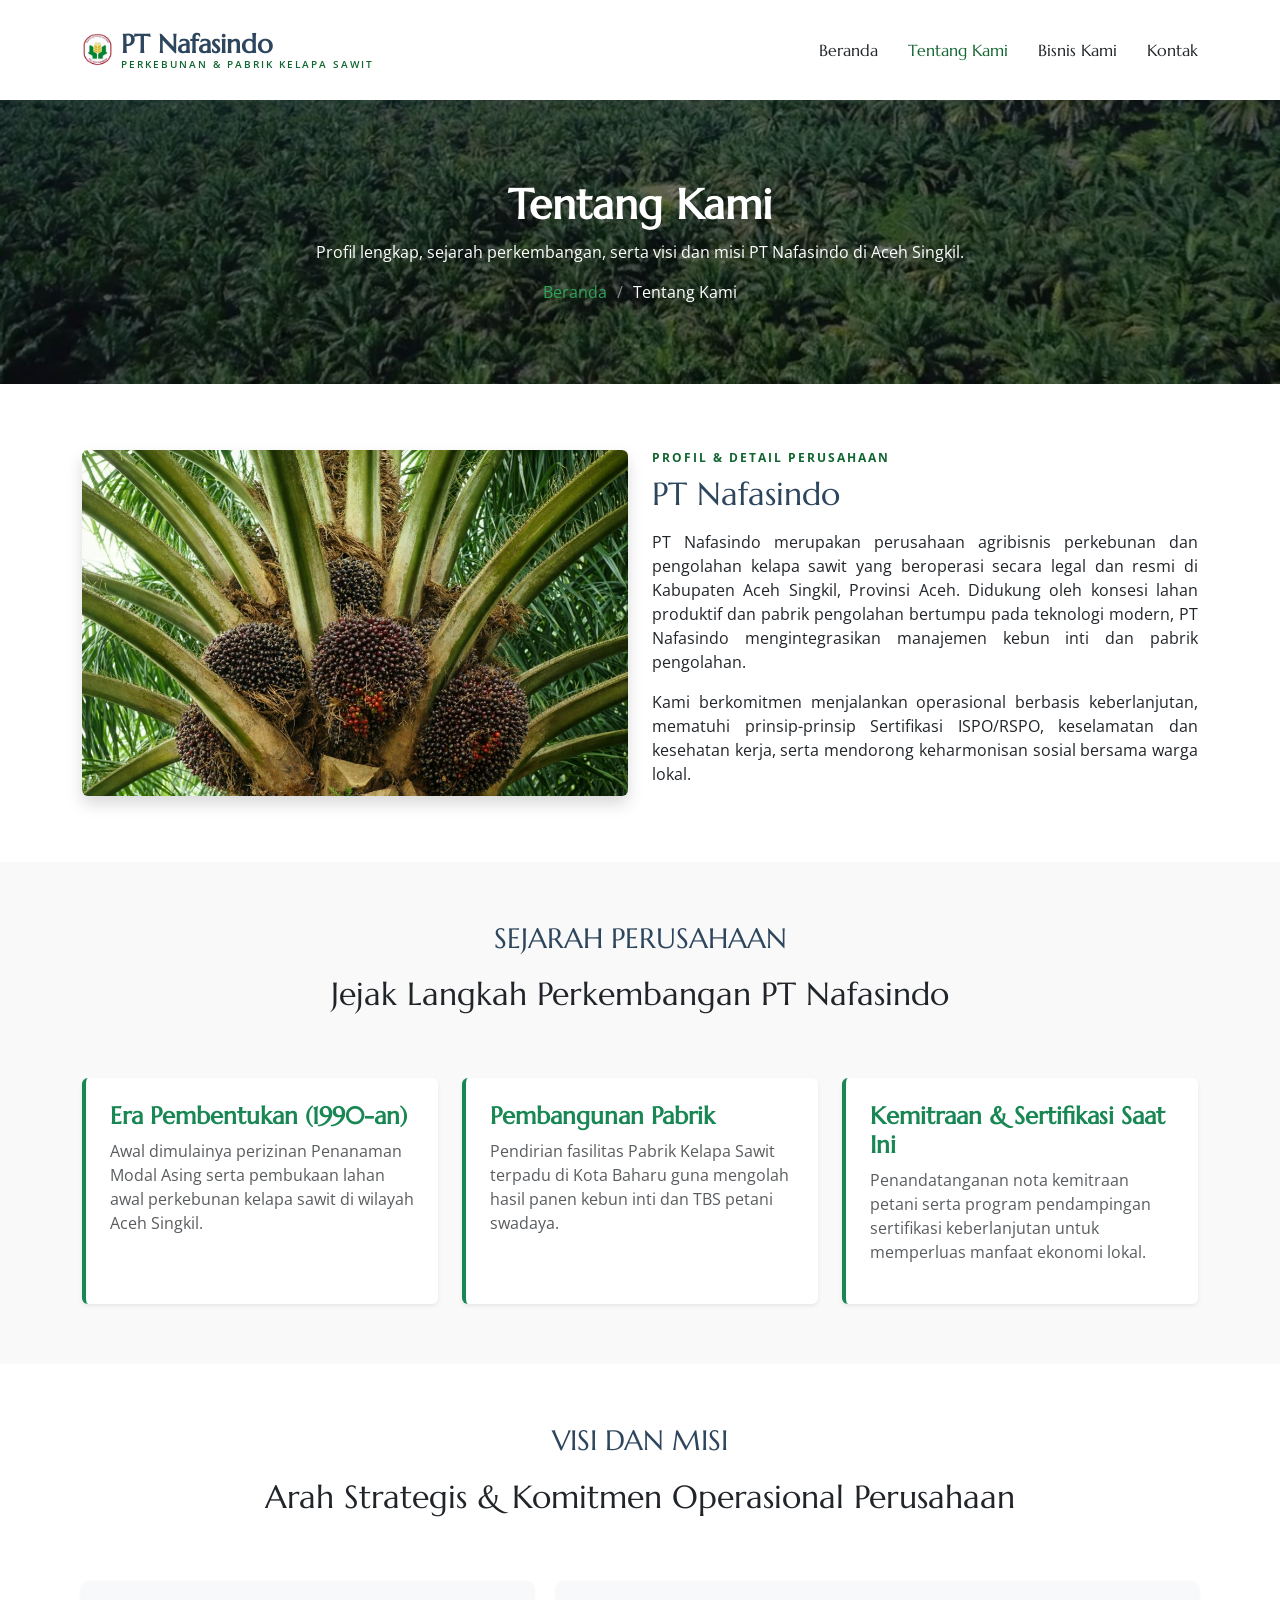
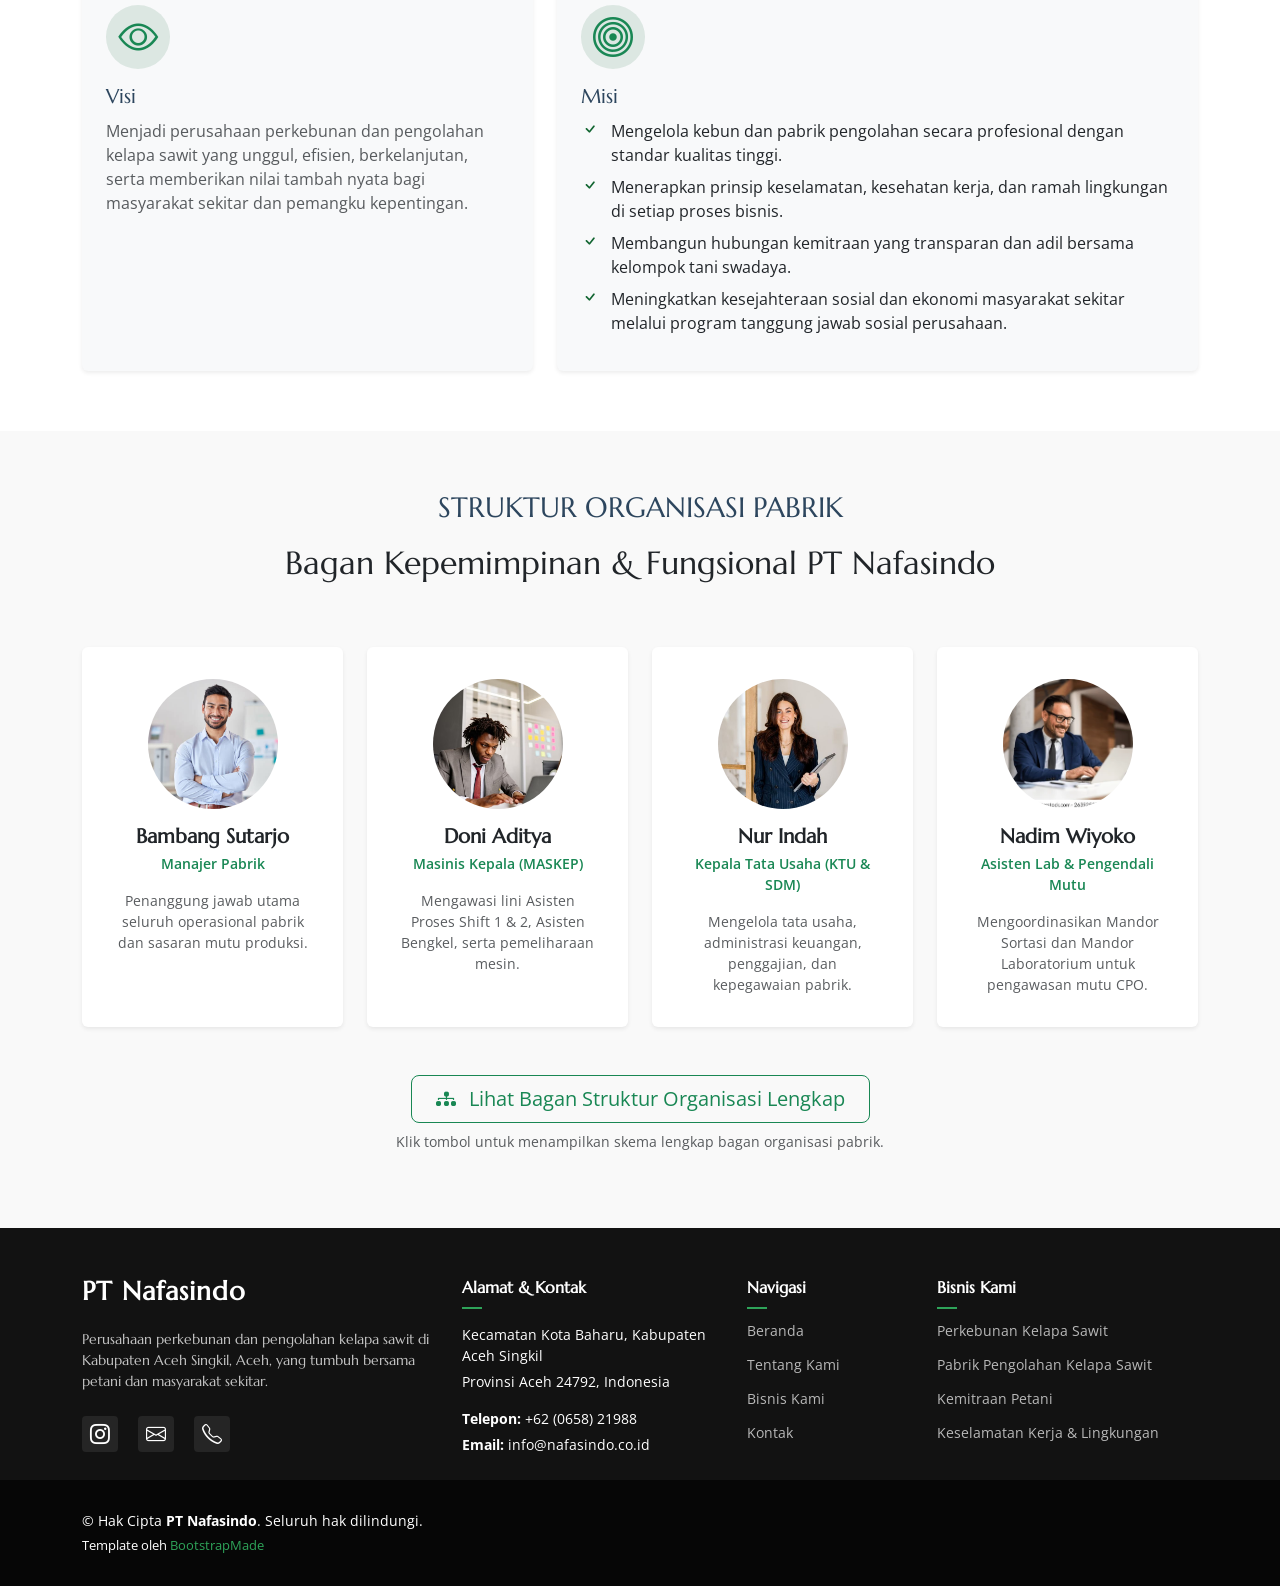
==== commit e4875223: "revisi" ====
--- a/about.html
+++ b/about.html
@@ -8,8 +8,8 @@
   <meta name="description" content="Profil, sejarah, visi, misi, dan struktur organisasi PT Nafasindo di Aceh Singkil.">
   <meta name="keywords" content="PT Nafasindo, Sejarah PT Nafasindo, Struktur Organisasi, kelapa sawit, Aceh Singkil">
 
-  <link href="assets/img/favicon.png" rel="icon">
-  <link href="assets/img/apple-touch-icon.png" rel="apple-touch-icon">
+  <link href="assets/img/logo perusahaan.jpg" rel="icon">
+  <link href="assets/img/logo perusahaan.jpg" rel="apple-touch-icon">
 
   <link href="https://fonts.googleapis.com" rel="preconnect">
   <link href="https://fonts.gstatic.com" rel="preconnect" crossorigin>
@@ -203,22 +203,7 @@
 
       </div>
     </section>
-
-    <!-- Spanduk Imbauan / Kontak -->
-    <section class="nf-band">
-      <div class="container">
-        <div class="row align-items-center gy-3">
-          <div class="col-lg-8" data-aos="fade-up">
-            <h2>Tertarik bermitra atau ingin tahu lebih jauh?</h2>
-            <p class="mb-0 opacity-75">Tim kami siap menjawab pertanyaan seputar kemitraan petani, pembelian tandan buah segar, dan kunjungan.</p>
-          </div>
-          <div class="col-lg-4 text-lg-end" data-aos="fade-up" data-aos-delay="100">
-            <a href="contact.html" class="btn-band">Hubungi Kami</a>
-          </div>
-        </div>
-      </div>
-    </section>
-
+    
   </main>
 
   <!-- Catatan Bawah / Footer -->
--- a/assets/css/nafasindo.css
+++ b/assets/css/nafasindo.css
@@ -1,4 +1,4 @@
-/* Penyesuaian khusus PT Nafasindo (dimuat setelah main.css) */
+
 .header .logo .logo-icon { font-size: 30px; color: var(--accent-color); margin-right: 8px; line-height: 1; }
 .header .logo .sitename { font-family: var(--heading-font); font-size: 26px; font-weight: 700; color: var(--heading-color); }
 .header .logo .sitename small { display:block; font-family: var(--default-font); font-size: 10px; letter-spacing: 2px; font-weight: 600; color: var(--accent-color); margin-top: 2px; }
@@ -48,7 +48,7 @@
 
 .page-title { background-position: center; background-size: cover; }
 
-/* Daftar centang yang bisa dipakai di semua halaman */
+
 .list-check { margin-bottom: 24px; }
 .list-check li { display: block; padding-left: 30px; position: relative; margin-bottom: 8px; }
 .list-check li:before {
@@ -56,3 +56,6 @@
   line-height: 1; color: var(--accent-color); font-size: 18px;
 }
 .dark-background .list-check li:before { color: #8be0a9; }
+.text-justify {
+  text-align: justify;
+}
